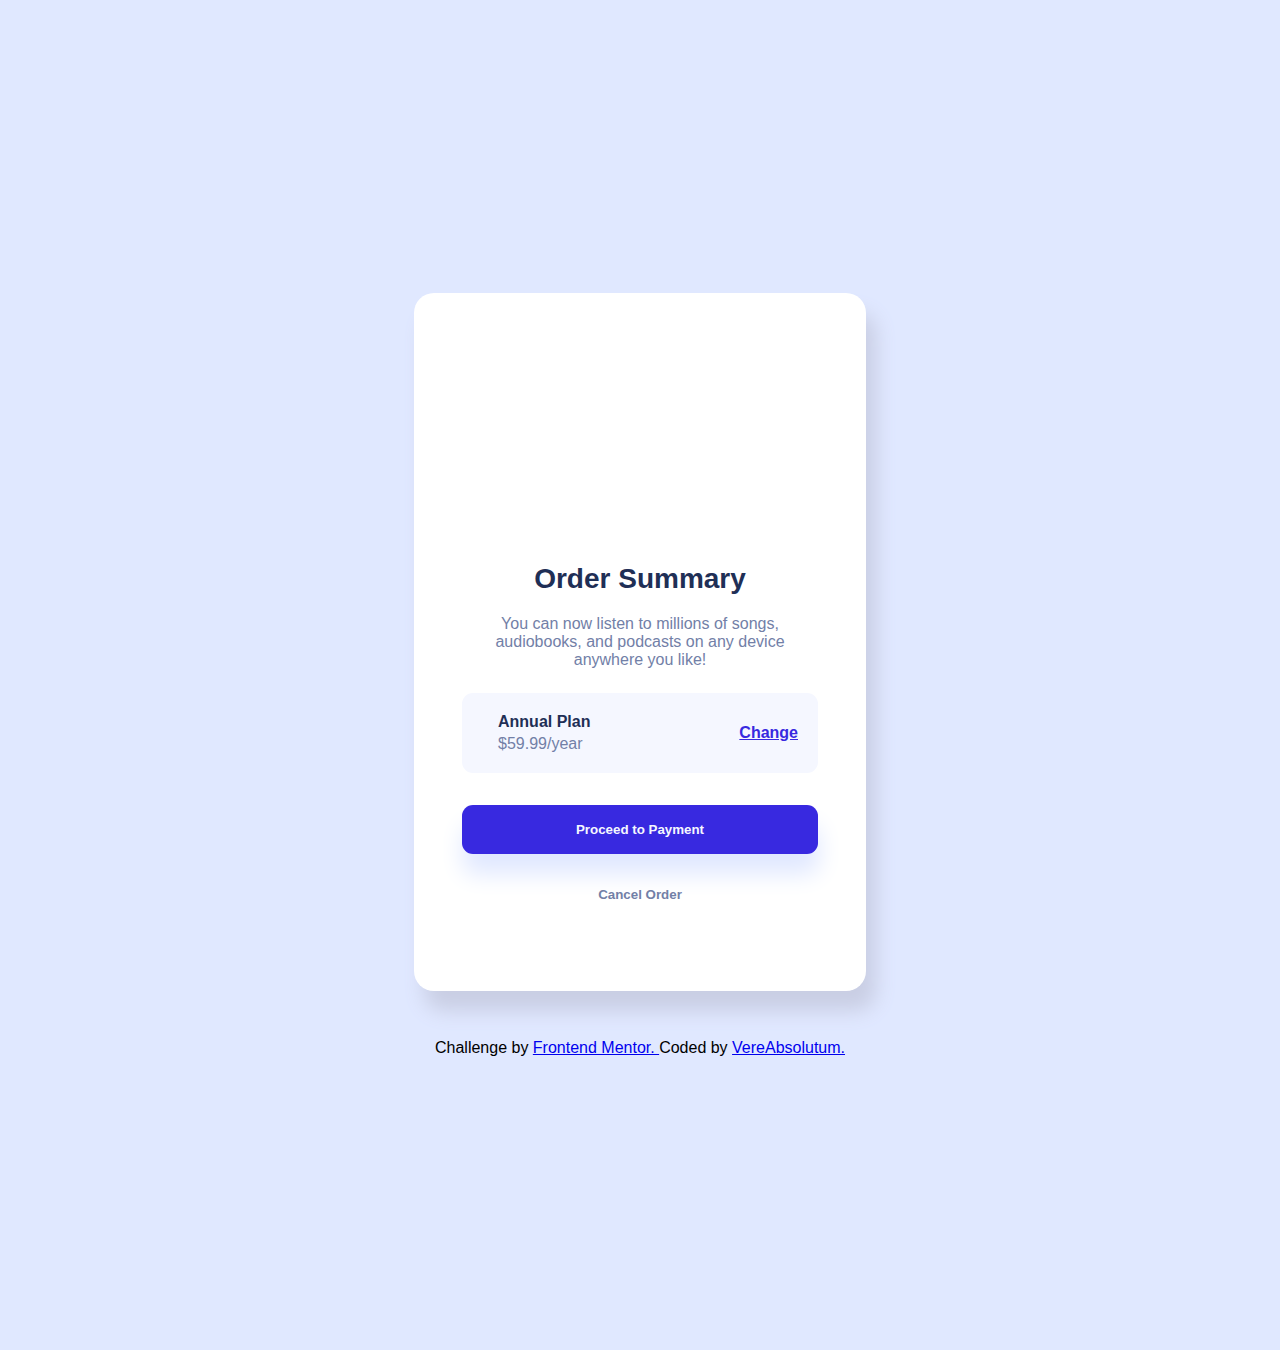
==== index.html @ 707e6aad "Add files via upload" ====
<!DOCTYPE html>
<html lang="en">
  <head>
    <meta charset="UTF-8" />
    <meta name="viewport" content="width=device-width, initial-scale=1.0" />
    <!-- displays site properly based on user's device -->

    <link
      rel="icon"
      type="image/png"
      sizes="32x32"
      href="./images/favicon-32x32.png"
    />

    <!-- title -->
    <title>Frontend Mentor | Order summary card</title>

    <!-- stylesheet -->
    <link href="styles.css" rel="stylesheet" />
  </head>
  <body>
    <main class="main">
      <section class="hero hero-expand-sm">
        <div class="card">
          <!-- card header  -->
          <div class="card__header">
            <img
              src="/dist/assets/illustration-hero.svg"
              alt=""
              class="card__header-img"
            />
          </div>

          <!-- card body -->
          <div class="card__body">
            <!-- title & description -->
            <h2 class="card__title">Order Summary</h2>
            <p class="card__description">
              You can now listen to millions of songs, audiobooks, and podcasts
              on any device anywhere you like!
            </p>

            <!-- plan -->
            <div class="card__plan">
              <!-- plan img -->
              <div class="card__plan-img">
                <img
                  src="/dist/assets/icon-music.svg"
                  alt=""
                  class="card__plan-img-icon"
                />
              </div>

              <!-- plan description -->
              <div class="card__plan-description">
                <div>
                  <p class="card__plan-title">Annual Plan</p>
                  <p class="card__plan-value">$59.99/year</p>
                </div>

                <!-- plan button -->
                <a href="" class="card__button-change">Change</a>
              </div>
            </div>

            <!-- card buttons -->
            <button class="card__button-proceed">Proceed to Payment</button>
            <button class="card__button-cancel">Cancel Order</button>
          </div>
        </div>
        <div class="attribution">
          Challenge by
          <a href="https://www.frontendmentor.io?ref=challenge" target="_blank">
            Frontend Mentor. </a
          >Coded by <a href="#"> VereAbsolutum.</a>
        </div>
      </section>
    </main>
  </body>
</html>
---- styles.css ----
/**
 * @author [VereAbsolutum]
 * @email [sergiopile3@gmail.com]
 * @create date 2021-09-12 01:06:57
 * @modify date 2021-09-12 01:06:57
 * @desc [description]
 */
/** RESET & GLOBAL*/
/** Base Module */
:root {
  /** DIMENSIONS*/
  /** Mobile*/
  --width: 330px;
  --height: 567px;
  /** Expand */
  --width-expand: 452px;
  --height-expand: 698px;
  /** TYPOGRAPHY */
  /** Font */
  --font-family: "Red Hat Display", sans-serif;
  --font-body: 1rem;
  --font-title: 1.25rem;
  --font-title-expand: 1.75rem;
  --font-black: 900;
  --font-bold: 700;
  --font-medium: 500;
  /** Margins */
  --m-bottom-1: 0.25rem;
  --m-bottom-2: 0.5rem;
  --m-bottom-3: 0.75rem;
  --m-bottom-4: 1rem;
  /** COLORS */
  --pale-blue: rgb(224, 232, 255);
  --bright-blue: hsl(245, 75%, 52%);
  --very-pale-blue: hsl(225, 100%, 98%);
  --desaturated-blue: hsl(224, 23%, 55%);
  --dark-blue: hsl(223, 47%, 23%);
  /***/
  --surface: #ffffff;
  --primary: var(--bright-blue);
  --secondary: var(--very-pale-blue);
  --on-primary: var(--very-pale-blue);
  --on-secondary: var(--desaturated-blue);
  --on-surface: var(--desaturated-blue);
  --hover: var(--desaturated-blue);
  --shadow: var(--pale-blue);
  --title: var(--dark-blue);
}

body {
  font-size: 1rem;
  margin: 0;
  font-family: var(--font-family);
}

/** End Base Module */
/** COMPONENTS*/
/** Hero Module */
.hero {
  display: -webkit-box;
  display: -ms-flexbox;
  display: flex;
  -webkit-box-orient: vertical;
  -webkit-box-direction: normal;
      -ms-flex-direction: column;
          flex-direction: column;
  -webkit-box-align: center;
      -ms-flex-align: center;
          align-items: center;
  -webkit-box-pack: center;
      -ms-flex-pack: center;
          justify-content: center;
  background: url("/dist/assets/pattern-background-mobile.svg") no-repeat var(--shadow) top;
  width: 100%;
  height: 150vh;
}

.attribution {
  margin-top: 3rem;
}

@media (min-width: 375px) {
  .hero-expand-sm {
    background: url("/dist/assets/pattern-background-desktop.svg") no-repeat var(--shadow) left -65%;
  }
}

/** End Hero Module */
/** Card Module */
.card {
  width: var(--width);
  height: var(--height);
  -webkit-box-sizing: border-box;
          box-sizing: border-box;
  background-color: var(--surface);
  border-radius: 20px;
  position: relative;
  color: var(--on-surface);
  font-size: 1rem;
  font-family: var(--font-family);
  -webkit-box-shadow: 10px 20px 20px #c9cee4;
          box-shadow: 10px 20px 20px #c9cee4;
}

.card__header {
  margin-bottom: calc(var(--m-bottom-3) * 3);
  height: 160px;
  width: 100%;
  overflow: hidden;
}

.card__header-img {
  display: inline-block;
  width: 100%;
  -o-object-fit: cover;
     object-fit: cover;
  border-start-end-radius: 20px;
  border-start-start-radius: 20px;
}

.card__body {
  padding-inline: 22.5px;
}

.card__description, .card__title {
  text-align: center;
}

.card__title, .card__plan-title {
  color: var(--title);
}

.card__plan-title, .card__plan-value {
  margin: 0;
}

.card__description, .card__plan-value {
  color: var(--on-surface);
}

.card__title, .card__button-proceed, .card__button-cancel, .card__button-change, .card__plan-title {
  font-weight: var(--font-black);
}

.card__title {
  margin-bottom: calc(var(--m-bottom-1) * 5);
  font-size: var(--font-title);
}

.card__description {
  margin-bottom: calc(var(--m-bottom-3) * 2);
  padding-inline: 1rem;
}

.card__plan, .card__button-proceed {
  border-radius: 11px;
}

.card__plan {
  display: -webkit-box;
  display: -ms-flexbox;
  display: flex;
  -webkit-box-align: center;
      -ms-flex-align: center;
          align-items: center;
  margin-bottom: calc(var(--m-bottom-3) * 2);
  background-color: var(--secondary);
  padding: 1rem;
}

.card__plan-img {
  padding-right: 1rem;
}

.card__plan-description {
  display: -webkit-box;
  display: -ms-flexbox;
  display: flex;
  -webkit-box-pack: justify;
      -ms-flex-pack: justify;
          justify-content: space-between;
  -webkit-box-align: center;
      -ms-flex-align: center;
          align-items: center;
  width: 100%;
}

.card__plan-title {
  margin-bottom: var(--m-bottom-1);
}

.card__plan-value {
  margin-top: 0;
}

.card__button-change {
  color: var(--primary);
}

.card__button-change:hover {
  color: var(--hover);
  text-decoration: none;
}

.card__button-proceed, .card__button-cancel {
  text-align: center;
  display: block;
  width: 100%;
  cursor: pointer;
}

.card__button-proceed {
  margin-bottom: calc(var(--m-bottom-3) * 2);
  background-color: var(--primary);
  color: var(--on-primary);
  padding-block: 17px;
  border: none;
  -webkit-box-shadow: 1px 20px 23px var(--shadow);
          box-shadow: 1px 20px 23px var(--shadow);
}

.card__button-proceed:hover {
  background-color: var(--hover);
}

.card__button-cancel {
  border: none;
  background-color: transparent;
  color: inherit;
}

.card__button-cancel:hover {
  color: var(--title);
}

/** Expand Mode*/
@media (min-width: 375px) {
  .hero-expand-sm .card {
    width: var(--width-expand);
    height: var(--height-expand);
  }
  .hero-expand-sm .card__body {
    padding-inline: 3rem;
  }
  .hero-expand-sm .card__plan, .hero-expand-sm .card__button-proceed {
    margin-bottom: calc(var(--m-bottom-4) * 2);
  }
  .hero-expand-sm .card__plan {
    padding: 1.25rem;
  }
  .hero-expand-sm .card__title {
    font-size: var(--font-title-expand);
    margin-bottom: calc(var(--m-bottom-1) * 5);
  }
  .hero-expand-sm .card__header {
    margin-bottom: calc(var(--m-bottom-2) * 6.5);
    height: 218px;
  }
}

/** End Card Module */
/*# sourceMappingURL=styles.css.map */
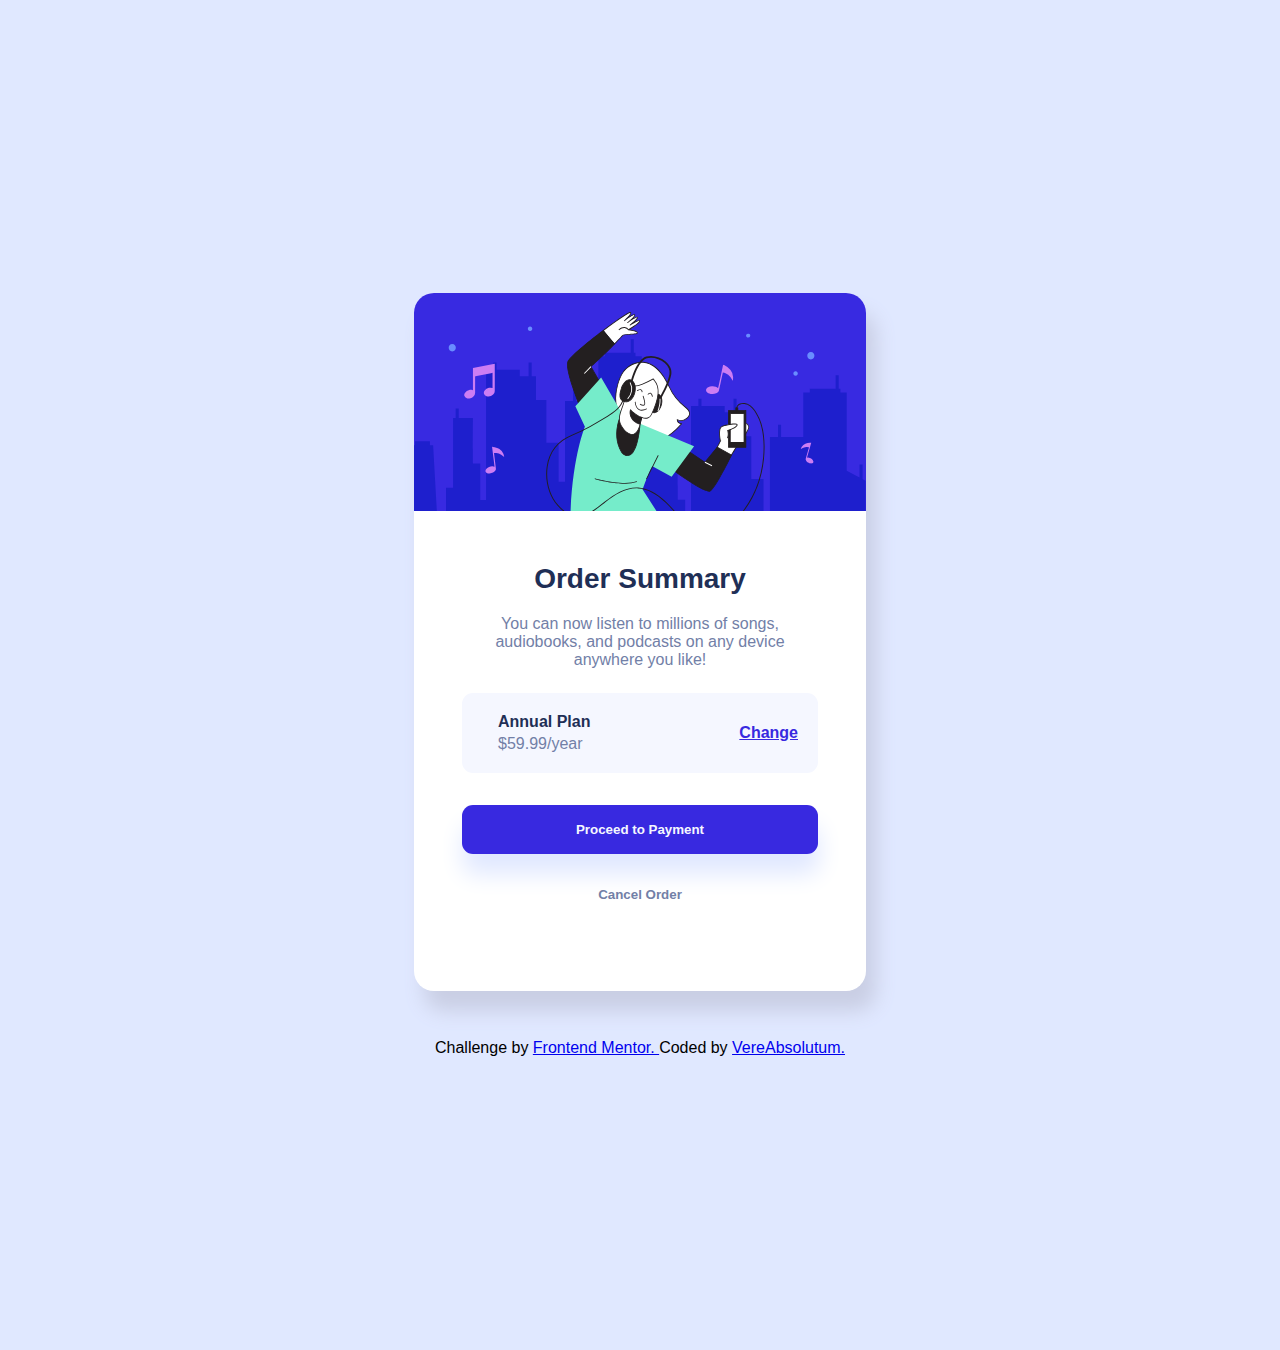
==== commit 148b4a48: "Update index.html" ====
--- a/index.html
+++ b/index.html
@@ -25,7 +25,7 @@
           <!-- card header  -->
           <div class="card__header">
             <img
-              src="/dist/assets/illustration-hero.svg"
+              src="./images/illustration-hero.svg"
               alt=""
               class="card__header-img"
             />
@@ -45,7 +45,7 @@
               <!-- plan img -->
               <div class="card__plan-img">
                 <img
-                  src="/dist/assets/icon-music.svg"
+                  src="./images/assets/icon-music.svg"
                   alt=""
                   class="card__plan-img-icon"
                 />
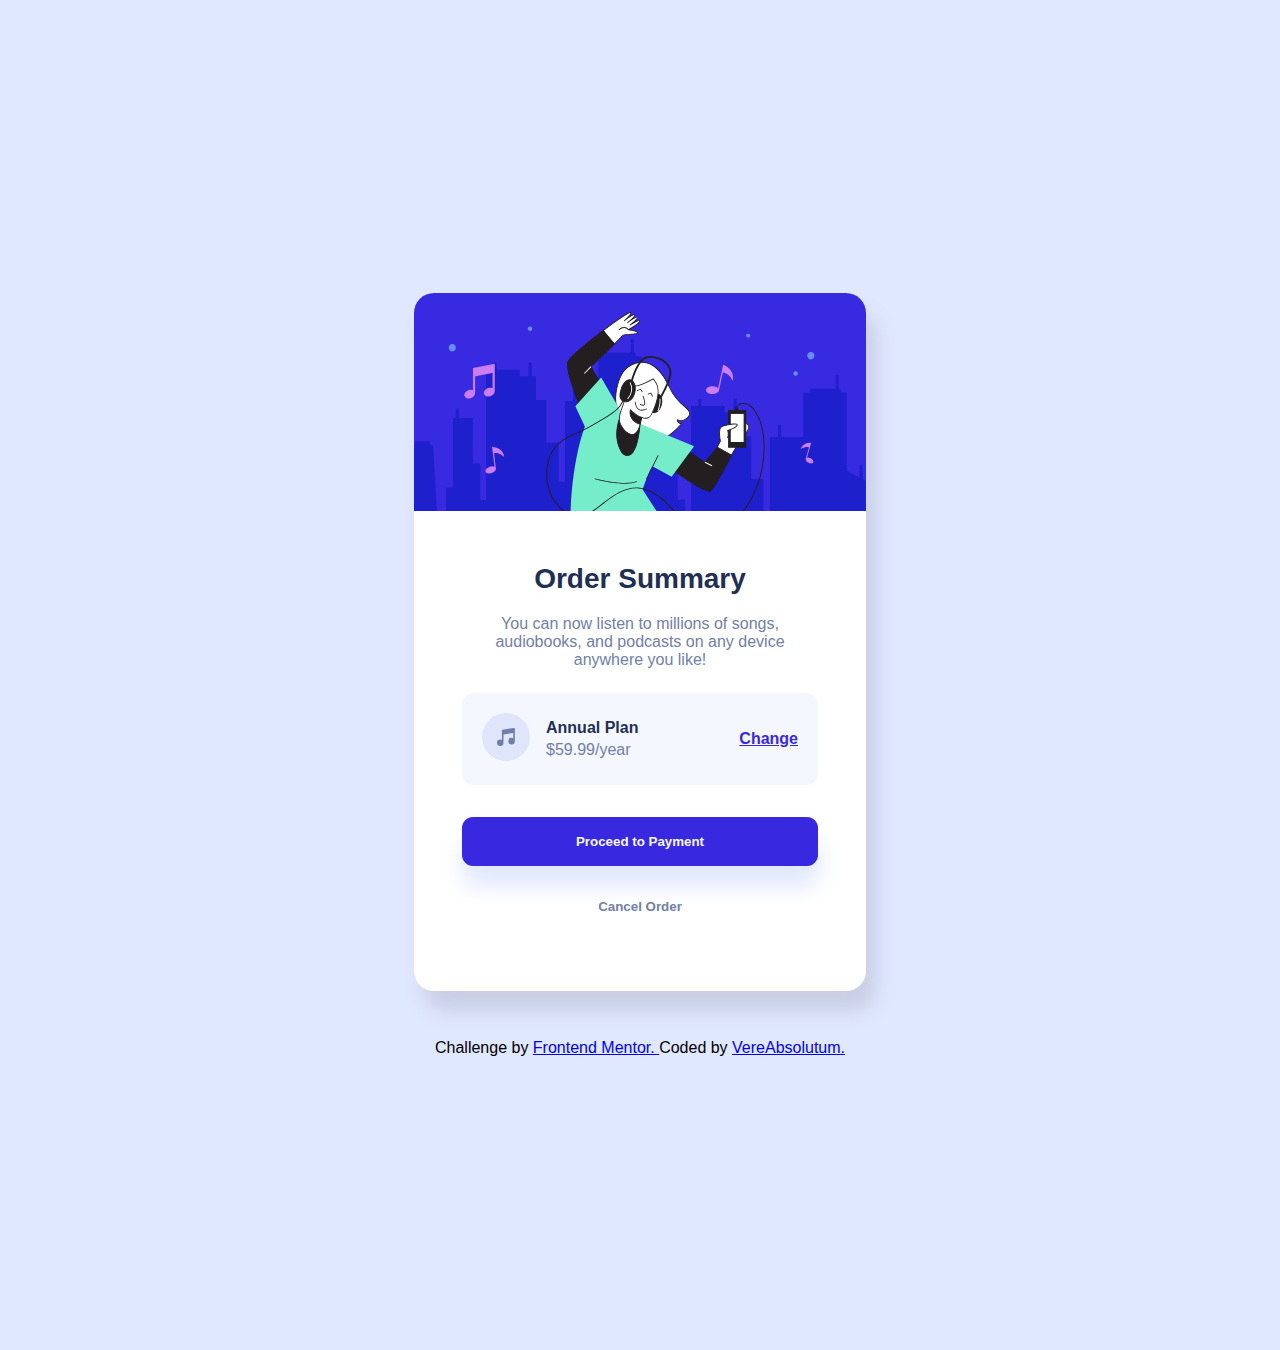
==== commit dace8715: "Update index.html" ====
--- a/index.html
+++ b/index.html
@@ -45,7 +45,7 @@
               <!-- plan img -->
               <div class="card__plan-img">
                 <img
-                  src="./images/assets/icon-music.svg"
+                  src="./images/icon-music.svg"
                   alt=""
                   class="card__plan-img-icon"
                 />
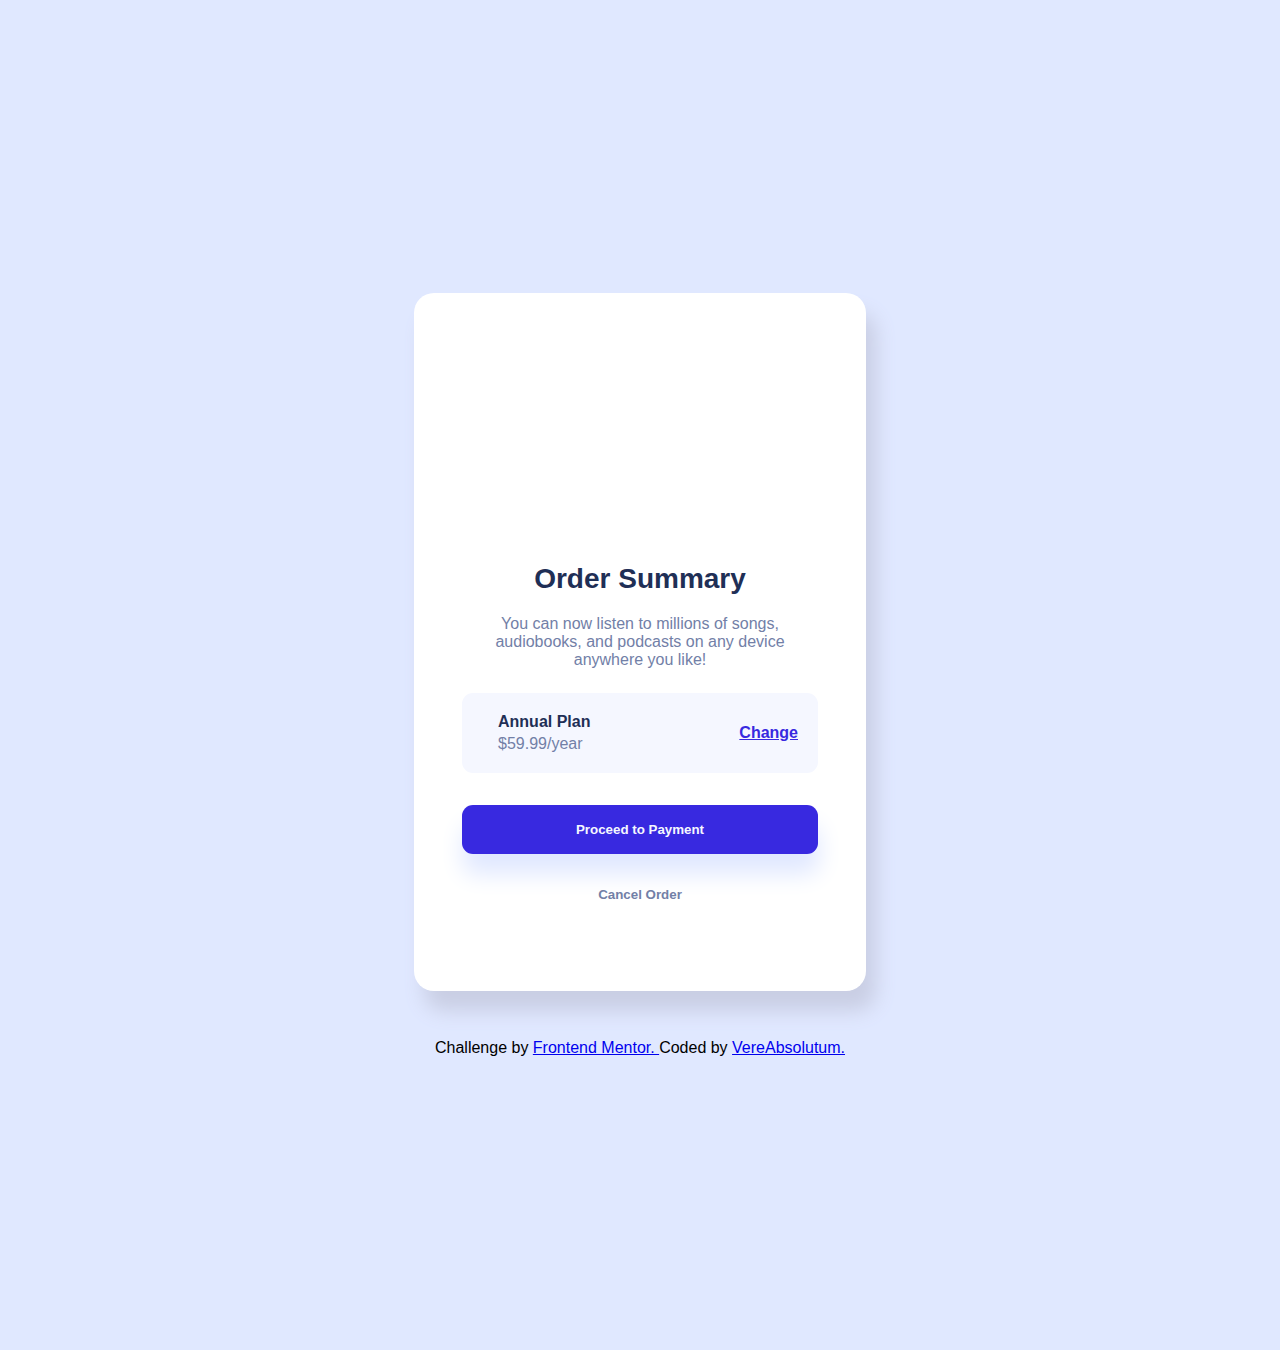
==== commit 04641d14: "Add files via upload" ====
--- a/index.html
+++ b/index.html
@@ -25,7 +25,7 @@
           <!-- card header  -->
           <div class="card__header">
             <img
-              src="./images/illustration-hero.svg"
+              src="/dist/assets/illustration-hero.svg"
               alt=""
               class="card__header-img"
             />
@@ -45,7 +45,7 @@
               <!-- plan img -->
               <div class="card__plan-img">
                 <img
-                  src="./images/icon-music.svg"
+                  src="/dist/assets/icon-music.svg"
                   alt=""
                   class="card__plan-img-icon"
                 />
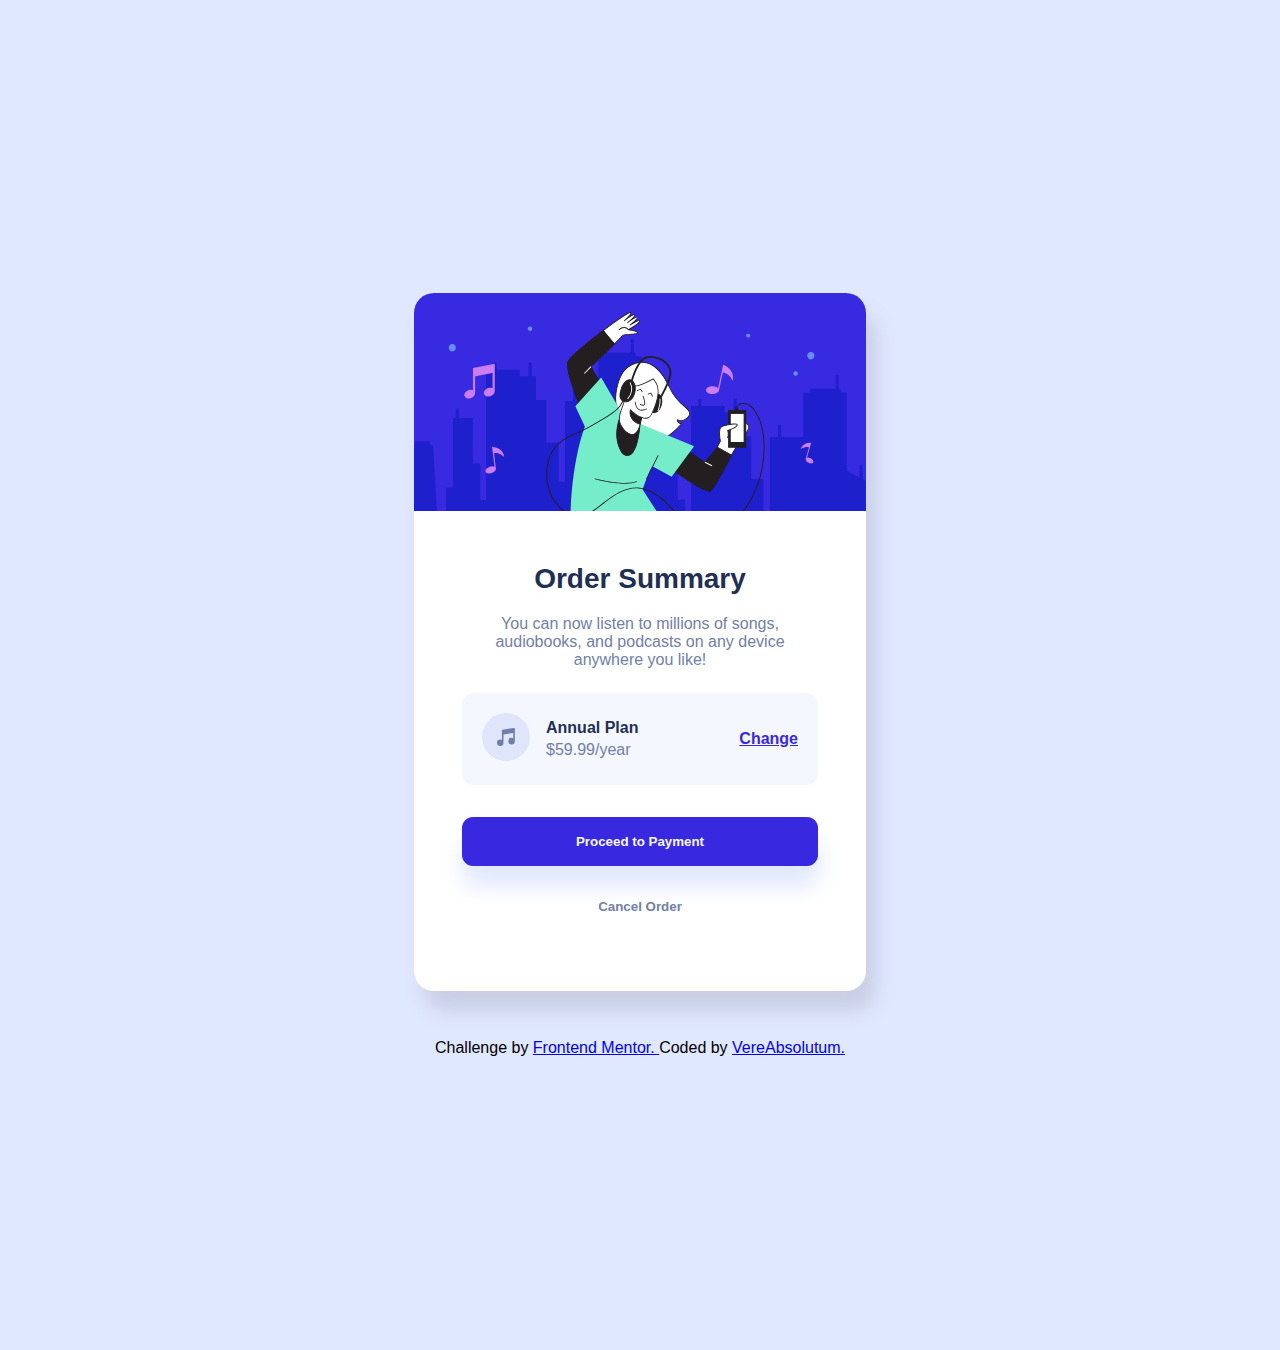
==== commit b2ea5457: "Update index.html" ====
--- a/index.html
+++ b/index.html
@@ -25,7 +25,7 @@
           <!-- card header  -->
           <div class="card__header">
             <img
-              src="/dist/assets/illustration-hero.svg"
+              src="./images/illustration-hero.svg"
               alt=""
               class="card__header-img"
             />
@@ -45,7 +45,7 @@
               <!-- plan img -->
               <div class="card__plan-img">
                 <img
-                  src="/dist/assets/icon-music.svg"
+                  src="./images/icon-music.svg"
                   alt=""
                   class="card__plan-img-icon"
                 />
